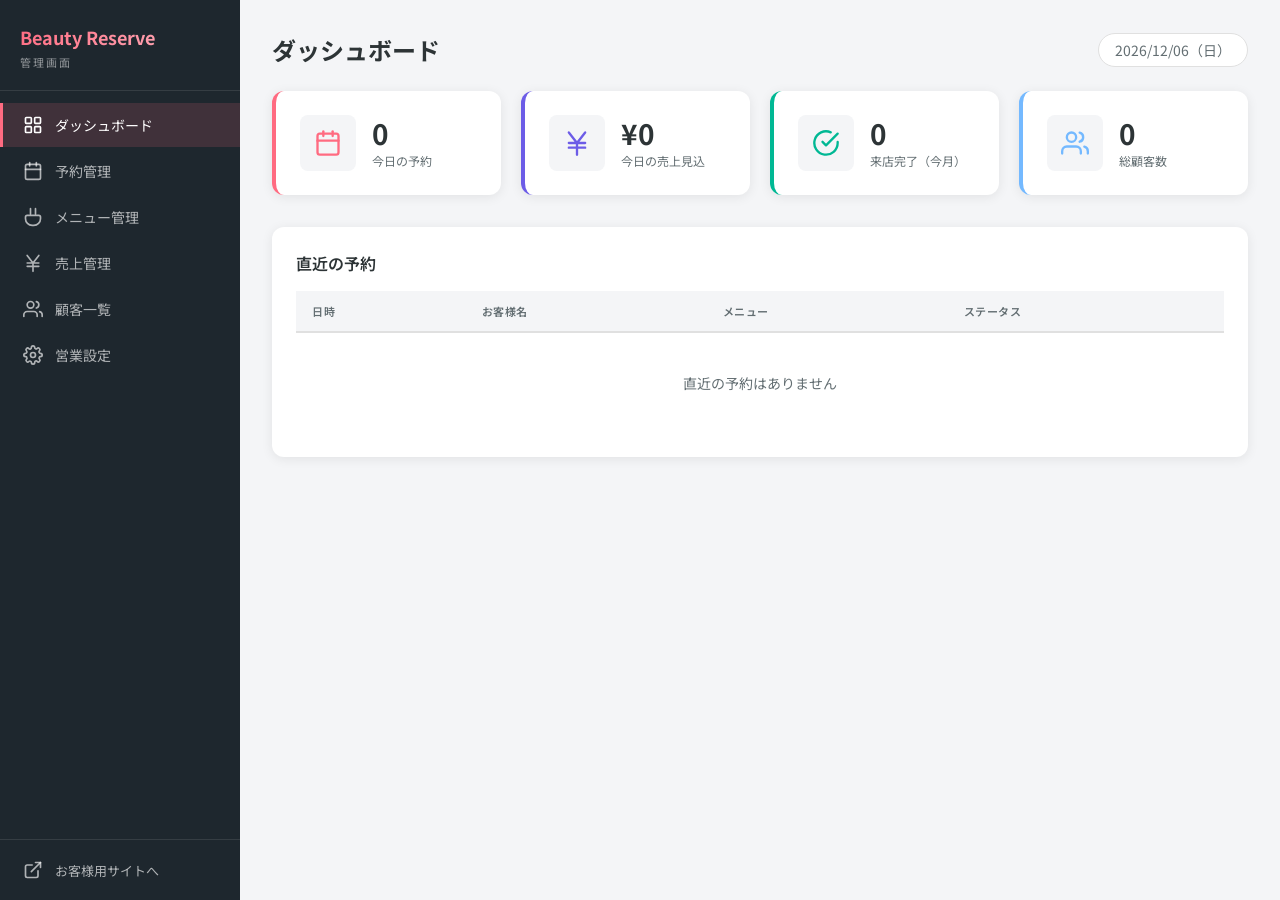
==== admin.html @ 8972ae6f "initial commit: nail salon app with admin features" ====
<!DOCTYPE html>
<html lang="ja">

<head>
    <meta charset="UTF-8">
    <meta name="viewport" content="width=device-width, initial-scale=1.0">
    <meta name="description" content="ネイルサロン管理画面 - 予約・メニュー・顧客管理">
    <title>管理画面 - Beauty Reserve</title>
    <link rel="preconnect" href="https://fonts.googleapis.com">
    <link rel="preconnect" href="https://fonts.gstatic.com" crossorigin>
    <link href="https://fonts.googleapis.com/css2?family=Noto+Sans+JP:wght@300;400;500;600;700&display=swap"
        rel="stylesheet">
    <link rel="stylesheet" href="admin.css">
    <script src="admin.js" defer></script>
</head>

<body>
    <!-- SVG Icon Definitions -->
    <svg xmlns="http://www.w3.org/2000/svg" style="display:none">
        <symbol id="icon-dashboard" viewBox="0 0 24 24" fill="none" stroke="currentColor" stroke-width="2"
            stroke-linecap="round" stroke-linejoin="round">
            <rect x="3" y="3" width="7" height="7" rx="1" />
            <rect x="14" y="3" width="7" height="7" rx="1" />
            <rect x="3" y="14" width="7" height="7" rx="1" />
            <rect x="14" y="14" width="7" height="7" rx="1" />
        </symbol>
        <symbol id="icon-calendar" viewBox="0 0 24 24" fill="none" stroke="currentColor" stroke-width="2"
            stroke-linecap="round" stroke-linejoin="round">
            <rect x="3" y="4" width="18" height="18" rx="2" />
            <line x1="16" y1="2" x2="16" y2="6" />
            <line x1="8" y1="2" x2="8" y2="6" />
            <line x1="3" y1="10" x2="21" y2="10" />
        </symbol>
        <symbol id="icon-menu" viewBox="0 0 24 24" fill="none" stroke="currentColor" stroke-width="2"
            stroke-linecap="round" stroke-linejoin="round">
            <path d="M4 6h16M4 12h16M4 18h16" />
        </symbol>
        <symbol id="icon-nail" viewBox="0 0 24 24" fill="none" stroke="currentColor" stroke-width="2"
            stroke-linecap="round" stroke-linejoin="round">
            <path d="M9 2v6m6-6v6M5 10h14a2 2 0 0 1 2 2v2a8 8 0 0 1-8 8h-2a8 8 0 0 1-8-8v-2a2 2 0 0 1 2-2z" />
        </symbol>
        <symbol id="icon-yen" viewBox="0 0 24 24" fill="none" stroke="currentColor" stroke-width="2"
            stroke-linecap="round" stroke-linejoin="round">
            <path d="M12 22V12M5 3l7 9 7-9M5 12h14M5 16h14" />
        </symbol>
        <symbol id="icon-users" viewBox="0 0 24 24" fill="none" stroke="currentColor" stroke-width="2"
            stroke-linecap="round" stroke-linejoin="round">
            <path d="M17 21v-2a4 4 0 0 0-4-4H5a4 4 0 0 0-4 4v2" />
            <circle cx="9" cy="7" r="4" />
            <path d="M23 21v-2a4 4 0 0 0-3-3.87" />
            <path d="M16 3.13a4 4 0 0 1 0 7.75" />
        </symbol>
        <symbol id="icon-user" viewBox="0 0 24 24" fill="none" stroke="currentColor" stroke-width="2"
            stroke-linecap="round" stroke-linejoin="round">
            <path d="M20 21v-2a4 4 0 0 0-4-4H8a4 4 0 0 0-4 4v2" />
            <circle cx="12" cy="7" r="4" />
        </symbol>
        <symbol id="icon-settings" viewBox="0 0 24 24" fill="none" stroke="currentColor" stroke-width="2"
            stroke-linecap="round" stroke-linejoin="round">
            <circle cx="12" cy="12" r="3" />
            <path
                d="M19.4 15a1.65 1.65 0 0 0 .33 1.82l.06.06a2 2 0 0 1-2.83 2.83l-.06-.06a1.65 1.65 0 0 0-1.82-.33 1.65 1.65 0 0 0-1 1.51V21a2 2 0 0 1-4 0v-.09A1.65 1.65 0 0 0 9 19.4a1.65 1.65 0 0 0-1.82.33l-.06.06a2 2 0 0 1-2.83-2.83l.06-.06A1.65 1.65 0 0 0 4.68 15a1.65 1.65 0 0 0-1.51-1H3a2 2 0 0 1 0-4h.09A1.65 1.65 0 0 0 4.6 9a1.65 1.65 0 0 0-.33-1.82l-.06-.06a2 2 0 0 1 2.83-2.83l.06.06A1.65 1.65 0 0 0 9 4.68a1.65 1.65 0 0 0 1-1.51V3a2 2 0 0 1 4 0v.09a1.65 1.65 0 0 0 1 1.51 1.65 1.65 0 0 0 1.82-.33l.06-.06a2 2 0 0 1 2.83 2.83l-.06.06A1.65 1.65 0 0 0 19.4 9a1.65 1.65 0 0 0 1.51 1H21a2 2 0 0 1 0 4h-.09a1.65 1.65 0 0 0-1.51 1z" />
        </symbol>
        <symbol id="icon-external" viewBox="0 0 24 24" fill="none" stroke="currentColor" stroke-width="2"
            stroke-linecap="round" stroke-linejoin="round">
            <path d="M18 13v6a2 2 0 0 1-2 2H5a2 2 0 0 1-2-2V8a2 2 0 0 1 2-2h6" />
            <polyline points="15 3 21 3 21 9" />
            <line x1="10" y1="14" x2="21" y2="3" />
        </symbol>
        <symbol id="icon-check" viewBox="0 0 24 24" fill="none" stroke="currentColor" stroke-width="2"
            stroke-linecap="round" stroke-linejoin="round">
            <path d="M22 11.08V12a10 10 0 1 1-5.93-9.14" />
            <polyline points="22 4 12 14.01 9 11.01" />
        </symbol>
        <symbol id="icon-bar-chart" viewBox="0 0 24 24" fill="none" stroke="currentColor" stroke-width="2"
            stroke-linecap="round" stroke-linejoin="round">
            <line x1="12" y1="20" x2="12" y2="10" />
            <line x1="18" y1="20" x2="18" y2="4" />
            <line x1="6" y1="20" x2="6" y2="16" />
        </symbol>
        <symbol id="icon-close" viewBox="0 0 24 24" fill="none" stroke="currentColor" stroke-width="2"
            stroke-linecap="round" stroke-linejoin="round">
            <line x1="18" y1="6" x2="6" y2="18" />
            <line x1="6" y1="6" x2="18" y2="18" />
        </symbol>
    </svg>

    <!-- Sidebar -->
    <aside class="sidebar" id="sidebar">
        <div class="sidebar-header">
            <h1 class="sidebar-logo">Beauty Reserve</h1>
            <span class="sidebar-subtitle">管理画面</span>
        </div>
        <nav class="sidebar-nav">
            <button class="nav-item active" data-page="dashboard">
                <svg class="nav-icon">
                    <use href="#icon-dashboard" />
                </svg>
                <span class="nav-label">ダッシュボード</span>
            </button>
            <button class="nav-item" data-page="reservations">
                <svg class="nav-icon">
                    <use href="#icon-calendar" />
                </svg>
                <span class="nav-label">予約管理</span>
            </button>
            <button class="nav-item" data-page="menus">
                <svg class="nav-icon">
                    <use href="#icon-nail" />
                </svg>
                <span class="nav-label">メニュー管理</span>
            </button>
            <button class="nav-item" data-page="sales">
                <svg class="nav-icon">
                    <use href="#icon-yen" />
                </svg>
                <span class="nav-label">売上管理</span>
            </button>
            <button class="nav-item" data-page="customers">
                <svg class="nav-icon">
                    <use href="#icon-users" />
                </svg>
                <span class="nav-label">顧客一覧</span>
            </button>
            <button class="nav-item" data-page="settings">
                <svg class="nav-icon">
                    <use href="#icon-settings" />
                </svg>
                <span class="nav-label">営業設定</span>
            </button>
        </nav>
        <div class="sidebar-footer">
            <a href="index.html" class="nav-item nav-link-external">
                <svg class="nav-icon">
                    <use href="#icon-external" />
                </svg>
                <span class="nav-label">お客様用サイトへ</span>
            </a>
        </div>
    </aside>

    <!-- Mobile Header -->
    <header class="mobile-header" id="mobile-header">
        <button class="hamburger" id="btn-hamburger">
            <svg width="24" height="24">
                <use href="#icon-menu" />
            </svg>
        </button>
        <h1 class="mobile-title">Beauty Reserve 管理</h1>
    </header>

    <!-- Main Content -->
    <main class="main-area" id="main-area">

        <!-- ============ DASHBOARD ============ -->
        <section class="page active" id="page-dashboard">
            <div class="page-header">
                <h2>ダッシュボード</h2>
                <span class="page-date" id="dashboard-date"></span>
            </div>

            <div class="kpi-grid">
                <div class="kpi-card kpi-today">
                    <div class="kpi-icon-wrap">
                        <svg class="kpi-svg">
                            <use href="#icon-calendar" />
                        </svg>
                    </div>
                    <div class="kpi-body">
                        <span class="kpi-value" id="kpi-today-count">0</span>
                        <span class="kpi-label">今日の予約</span>
                    </div>
                </div>
                <div class="kpi-card kpi-revenue">
                    <div class="kpi-icon-wrap">
                        <svg class="kpi-svg">
                            <use href="#icon-yen" />
                        </svg>
                    </div>
                    <div class="kpi-body">
                        <span class="kpi-value" id="kpi-today-revenue">¥0</span>
                        <span class="kpi-label">今日の売上見込</span>
                    </div>
                </div>
                <div class="kpi-card kpi-completed">
                    <div class="kpi-icon-wrap">
                        <svg class="kpi-svg">
                            <use href="#icon-check" />
                        </svg>
                    </div>
                    <div class="kpi-body">
                        <span class="kpi-value" id="kpi-completed">0</span>
                        <span class="kpi-label">来店完了（今月）</span>
                    </div>
                </div>
                <div class="kpi-card kpi-total">
                    <div class="kpi-icon-wrap">
                        <svg class="kpi-svg">
                            <use href="#icon-users" />
                        </svg>
                    </div>
                    <div class="kpi-body">
                        <span class="kpi-value" id="kpi-total-customers">0</span>
                        <span class="kpi-label">総顧客数</span>
                    </div>
                </div>
            </div>

            <div class="dashboard-section">
                <h3>直近の予約</h3>
                <div class="table-wrap">
                    <table class="data-table" id="dashboard-upcoming-table">
                        <thead>
                            <tr>
                                <th>日時</th>
                                <th>お客様名</th>
                                <th>メニュー</th>
                                <th>ステータス</th>
                            </tr>
                        </thead>
                        <tbody id="dashboard-upcoming-body"></tbody>
                    </table>
                </div>
                <p class="empty-state" id="dashboard-empty" style="display:none">直近の予約はありません</p>
            </div>
        </section>

        <!-- ============ RESERVATIONS ============ -->
        <section class="page" id="page-reservations">
            <div class="page-header">
                <h2>予約管理</h2>
            </div>

            <div class="toolbar">
                <input type="text" class="search-input" id="res-search" placeholder="氏名・電話番号・日付で検索">
                <div class="filter-pills">
                    <button class="pill active" data-filter="all">すべて</button>
                    <button class="pill" data-filter="booked">予約済</button>
                    <button class="pill" data-filter="completed">来店完了</button>
                    <button class="pill" data-filter="canceled">キャンセル</button>
                </div>
            </div>

            <div class="table-wrap">
                <table class="data-table" id="res-table">
                    <thead>
                        <tr>
                            <th>予約日時</th>
                            <th>お客様名</th>
                            <th>電話番号</th>
                            <th>メニュー</th>
                            <th>料金</th>
                            <th>ステータス</th>
                            <th>操作</th>
                        </tr>
                    </thead>
                    <tbody id="res-body"></tbody>
                </table>
            </div>
            <p class="empty-state" id="res-empty" style="display:none">予約が見つかりません</p>
        </section>

        <!-- ============ MENUS ============ -->
        <section class="page" id="page-menus">
            <div class="page-header">
                <h2>メニュー管理</h2>
                <button class="btn-action" id="btn-add-menu">+ メニュー追加</button>
            </div>

            <div class="menu-grid" id="menu-grid"></div>

            <!-- Menu Edit Modal -->
            <div class="modal-overlay hidden" id="menu-modal">
                <div class="modal-box">
                    <div class="modal-head">
                        <h3 id="menu-modal-title">メニュー追加</h3>
                        <button class="btn-close" id="btn-close-menu-modal">
                            <svg width="20" height="20">
                                <use href="#icon-close" />
                            </svg>
                        </button>
                    </div>
                    <form id="menu-form">
                        <div class="form-group">
                            <label for="menu-name">メニュー名</label>
                            <input type="text" id="menu-name" required>
                        </div>
                        <div class="form-group">
                            <label for="menu-desc">説明</label>
                            <textarea id="menu-desc" rows="3"></textarea>
                        </div>
                        <div class="form-row">
                            <div class="form-group">
                                <label for="menu-price">料金（円）</label>
                                <input type="number" id="menu-price" min="0" step="100" required>
                            </div>
                            <div class="form-group">
                                <label for="menu-duration">施術時間（分）</label>
                                <input type="number" id="menu-duration" min="15" step="15" required>
                            </div>
                        </div>
                        <div class="form-group">
                            <label class="checkbox-label-inline">
                                <input type="checkbox" id="menu-popular"> 人気メニューとして表示
                            </label>
                        </div>
                        <div class="modal-actions">
                            <button type="button" class="btn-secondary" id="btn-cancel-menu">キャンセル</button>
                            <button type="submit" class="btn-primary">保存</button>
                        </div>
                    </form>
                </div>
            </div>
        </section>

        <!-- ============ SALES ============ -->
        <section class="page" id="page-sales">
            <div class="page-header">
                <h2>売上管理</h2>
            </div>

            <div class="toolbar sales-toolbar">
                <div class="sales-month-nav">
                    <button class="btn-nav" id="sales-prev-month" title="前月">
                        <svg width="18" height="18" viewBox="0 0 24 24" fill="none" stroke="currentColor"
                            stroke-width="2" stroke-linecap="round" stroke-linejoin="round">
                            <polyline points="15 18 9 12 15 6" />
                        </svg>
                    </button>
                    <select id="sales-month-select" class="sales-month-select"></select>
                    <button class="btn-nav" id="sales-next-month" title="次月">
                        <svg width="18" height="18" viewBox="0 0 24 24" fill="none" stroke="currentColor"
                            stroke-width="2" stroke-linecap="round" stroke-linejoin="round">
                            <polyline points="9 18 15 12 9 6" />
                        </svg>
                    </button>
                </div>
                <div class="filter-pills" id="sales-period-pills">
                    <button class="pill active" data-period="daily">日毎</button>
                    <button class="pill" data-period="weekly">週毎</button>
                    <button class="pill" data-period="monthly">月毎</button>
                </div>
            </div>

            <div class="kpi-grid kpi-grid-3">
                <div class="kpi-card kpi-revenue">
                    <div class="kpi-icon-wrap">
                        <svg class="kpi-svg">
                            <use href="#icon-yen" />
                        </svg>
                    </div>
                    <div class="kpi-body">
                        <span class="kpi-value" id="sales-total-revenue">¥0</span>
                        <span class="kpi-label">総売上</span>
                    </div>
                </div>
                <div class="kpi-card kpi-completed">
                    <div class="kpi-icon-wrap">
                        <svg class="kpi-svg">
                            <use href="#icon-user" />
                        </svg>
                    </div>
                    <div class="kpi-body">
                        <span class="kpi-value" id="sales-total-customers">0</span>
                        <span class="kpi-label">総来客数</span>
                    </div>
                </div>
                <div class="kpi-card kpi-today">
                    <div class="kpi-icon-wrap">
                        <svg class="kpi-svg">
                            <use href="#icon-bar-chart" />
                        </svg>
                    </div>
                    <div class="kpi-body">
                        <span class="kpi-value" id="sales-avg-revenue">¥0</span>
                        <span class="kpi-label">平均売上</span>
                    </div>
                </div>
            </div>

            <div class="dashboard-section">
                <h3 id="sales-table-title">日別売上</h3>
                <div class="table-wrap">
                    <table class="data-table" id="sales-table">
                        <thead>
                            <tr id="sales-thead-row">
                                <th>期間</th>
                                <th>来客数</th>
                                <th>売上</th>
                            </tr>
                        </thead>
                        <tbody id="sales-body"></tbody>
                    </table>
                </div>
                <p class="empty-state" id="sales-empty" style="display:none">売上データがありません</p>
            </div>
        </section>

        <!-- ============ CUSTOMERS ============ -->
        <section class="page" id="page-customers">
            <div class="page-header">
                <h2>顧客一覧</h2>
            </div>

            <div class="toolbar">
                <input type="text" class="search-input" id="customer-search" placeholder="氏名・電話番号で検索">
            </div>

            <div class="table-wrap">
                <table class="data-table" id="customer-table">
                    <thead>
                        <tr>
                            <th>お客様名</th>
                            <th>電話番号</th>
                            <th>メール</th>
                            <th>来店回数</th>
                            <th>最終来店日</th>
                            <th>合計金額</th>
                        </tr>
                    </thead>
                    <tbody id="customer-body"></tbody>
                </table>
            </div>
            <p class="empty-state" id="customer-empty" style="display:none">顧客情報がありません</p>
        </section>

        <!-- ============ SETTINGS ============ -->
        <section class="page" id="page-settings">
            <div class="page-header">
                <h2>営業設定</h2>
            </div>

            <div class="settings-card">
                <h3>店舗情報</h3>
                <div class="form-row">
                    <div class="form-group">
                        <label for="shop-name">店舗名</label>
                        <input type="text" id="shop-name">
                    </div>
                    <div class="form-group">
                        <label for="shop-phone">電話番号</label>
                        <input type="tel" id="shop-phone">
                    </div>
                </div>
                <div class="form-group">
                    <label for="shop-address">住所</label>
                    <input type="text" id="shop-address">
                </div>
                <div class="form-group">
                    <label for="shop-rules">キャンセルポリシー</label>
                    <textarea id="shop-rules" rows="2"></textarea>
                </div>
            </div>

            <div class="settings-card">
                <h3>営業時間</h3>
                <div class="form-row">
                    <div class="form-group">
                        <label for="s-open">開店</label>
                        <input type="time" id="s-open">
                    </div>
                    <div class="form-group">
                        <label for="s-close">閉店</label>
                        <input type="time" id="s-close">
                    </div>
                </div>
                <div class="form-group">
                    <label>定休日</label>
                    <div class="checkbox-row">
                        <label class="cb"><input type="checkbox" name="s-holiday" value="0"> 日</label>
                        <label class="cb"><input type="checkbox" name="s-holiday" value="1"> 月</label>
                        <label class="cb"><input type="checkbox" name="s-holiday" value="2"> 火</label>
                        <label class="cb"><input type="checkbox" name="s-holiday" value="3"> 水</label>
                        <label class="cb"><input type="checkbox" name="s-holiday" value="4"> 木</label>
                        <label class="cb"><input type="checkbox" name="s-holiday" value="5"> 金</label>
                        <label class="cb"><input type="checkbox" name="s-holiday" value="6"> 土</label>
                    </div>
                </div>
            </div>

            <div class="settings-card">
                <h3>予約設定</h3>
                <div class="form-row">
                    <div class="form-group">
                        <label for="s-slot">予約枠の単位</label>
                        <select id="s-slot">
                            <option value="15">15分</option>
                            <option value="30">30分</option>
                            <option value="60">60分</option>
                        </select>
                    </div>
                    <div class="form-group">
                        <label for="s-max-days">最大予約可能日数</label>
                        <input type="number" id="s-max-days" min="7" max="180">
                    </div>
                </div>
            </div>

            <button type="button" class="btn-primary btn-save-settings" id="btn-save-settings">設定を保存</button>
        </section>
    </main>

    <!-- Reservation Detail Modal -->
    <div class="modal-overlay hidden" id="res-modal">
        <div class="modal-box">
            <div class="modal-head">
                <h3>予約詳細</h3>
                <button class="btn-close" id="btn-close-res-modal">
                    <svg width="20" height="20">
                        <use href="#icon-close" />
                    </svg>
                </button>
            </div>
            <div id="res-modal-body" class="modal-body-content"></div>
            <div id="res-modal-actions" class="modal-actions"></div>
        </div>
    </div>
</body>

</html>
---- admin.css ----
/* ================================
   Beauty Reserve - Admin Dashboard
   ================================ */

/* --- Reset & Base --- */
*,
*::before,
*::after {
    box-sizing: border-box;
    margin: 0;
    padding: 0;
}

:root {
    --sidebar-w: 240px;
    --header-h-mobile: 56px;
    --primary: #FF6B81;
    --primary-dark: #e84560;
    --accent: #6C5CE7;
    --bg: #f4f5f7;
    --surface: #ffffff;
    --text: #2d3436;
    --text-light: #636e72;
    --border: #e0e0e0;
    --sidebar-bg: #1e272e;
    --sidebar-active: #FF6B81;
    --success: #00b894;
    --warning: #fdcb6e;
    --danger: #d63031;
    --info: #74b9ff;
    --shadow: 0 2px 12px rgba(0, 0, 0, 0.08);
    --shadow-lg: 0 8px 32px rgba(0, 0, 0, 0.12);
    --radius: 12px;
    --radius-sm: 8px;
    --transition: 0.2s ease;
}

html {
    font-size: 14px;
}

body {
    font-family: 'Noto Sans JP', -apple-system, BlinkMacSystemFont, sans-serif;
    background: var(--bg);
    color: var(--text);
    display: flex;
    min-height: 100vh;
    overflow-x: hidden;
}

/* --- Sidebar --- */
.sidebar {
    width: var(--sidebar-w);
    background: var(--sidebar-bg);
    color: #fff;
    display: flex;
    flex-direction: column;
    position: fixed;
    top: 0;
    left: 0;
    bottom: 0;
    z-index: 200;
    transition: transform var(--transition);
}

.sidebar-header {
    padding: 24px 20px 20px;
    border-bottom: 1px solid rgba(255, 255, 255, 0.1);
}

.sidebar-logo {
    font-size: 18px;
    font-weight: 700;
    background: linear-gradient(135deg, #FF6B81, #FFB6C1);
    -webkit-background-clip: text;
    -webkit-text-fill-color: transparent;
    background-clip: text;
}

.sidebar-subtitle {
    display: block;
    font-size: 11px;
    color: rgba(255, 255, 255, 0.5);
    margin-top: 4px;
    letter-spacing: 2px;
    text-transform: uppercase;
}

.sidebar-nav {
    flex: 1;
    padding: 12px 0;
    display: flex;
    flex-direction: column;
    gap: 2px;
}

.nav-item {
    display: flex;
    align-items: center;
    gap: 12px;
    padding: 12px 20px;
    background: none;
    border: none;
    color: rgba(255, 255, 255, 0.65);
    font-size: 14px;
    font-family: inherit;
    cursor: pointer;
    transition: all var(--transition);
    text-decoration: none;
    width: 100%;
    text-align: left;
    border-left: 3px solid transparent;
}

.nav-item:hover {
    background: rgba(255, 255, 255, 0.08);
    color: #fff;
}

.nav-item.active {
    background: rgba(255, 107, 129, 0.15);
    color: #fff;
    border-left-color: var(--sidebar-active);
}

.nav-icon {
    width: 20px;
    height: 20px;
    flex-shrink: 0;
    color: currentColor;
}

.sidebar-footer {
    border-top: 1px solid rgba(255, 255, 255, 0.1);
    padding: 8px 0;
}

.nav-link-external {
    font-size: 13px;
}

/* --- Mobile Header --- */
.mobile-header {
    display: none;
    position: fixed;
    top: 0;
    left: 0;
    right: 0;
    height: var(--header-h-mobile);
    background: var(--sidebar-bg);
    color: #fff;
    align-items: center;
    padding: 0 16px;
    gap: 12px;
    z-index: 150;
}

.hamburger {
    background: none;
    border: none;
    color: #fff;
    font-size: 24px;
    cursor: pointer;
    padding: 4px 8px;
}

.mobile-title {
    font-size: 16px;
    font-weight: 600;
}

/* --- Main Area --- */
.main-area {
    flex: 1;
    margin-left: var(--sidebar-w);
    padding: 32px;
    min-height: 100vh;
}

/* --- Page Sections --- */
.page {
    display: none;
}

.page.active {
    display: block;
    animation: fadeIn 0.3s ease;
}

@keyframes fadeIn {
    from {
        opacity: 0;
        transform: translateY(8px);
    }

    to {
        opacity: 1;
        transform: translateY(0);
    }
}

.page-header {
    display: flex;
    align-items: center;
    justify-content: space-between;
    margin-bottom: 24px;
    flex-wrap: wrap;
    gap: 12px;
}

.page-header h2 {
    font-size: 24px;
    font-weight: 700;
    color: var(--text);
}

.page-date {
    font-size: 14px;
    color: var(--text-light);
    background: var(--surface);
    padding: 6px 16px;
    border-radius: 20px;
    border: 1px solid var(--border);
}

/* --- KPI Cards --- */
.kpi-grid {
    display: grid;
    grid-template-columns: repeat(auto-fit, minmax(220px, 1fr));
    gap: 20px;
    margin-bottom: 32px;
}

.kpi-card {
    background: var(--surface);
    border-radius: var(--radius);
    padding: 24px;
    display: flex;
    align-items: center;
    gap: 16px;
    box-shadow: var(--shadow);
    border-left: 4px solid var(--border);
    transition: transform var(--transition), box-shadow var(--transition);
}

.kpi-card:hover {
    transform: translateY(-2px);
    box-shadow: var(--shadow-lg);
}

.kpi-today {
    border-left-color: var(--primary);
}

.kpi-revenue {
    border-left-color: var(--accent);
}

.kpi-completed {
    border-left-color: var(--success);
}

.kpi-total {
    border-left-color: var(--info);
}

.kpi-icon-wrap {
    width: 56px;
    height: 56px;
    display: flex;
    align-items: center;
    justify-content: center;
    border-radius: var(--radius-sm);
    background: var(--bg);
    flex-shrink: 0;
}

.kpi-svg {
    width: 28px;
    height: 28px;
    color: var(--text-light);
}

.kpi-today .kpi-svg {
    color: var(--primary);
}

.kpi-revenue .kpi-svg {
    color: var(--accent);
}

.kpi-completed .kpi-svg {
    color: var(--success);
}

.kpi-total .kpi-svg {
    color: var(--info);
}

.kpi-body {
    display: flex;
    flex-direction: column;
}

.kpi-value {
    font-size: 28px;
    font-weight: 700;
    color: var(--text);
    line-height: 1.2;
}

.kpi-label {
    font-size: 12px;
    color: var(--text-light);
    margin-top: 2px;
}

.kpi-grid-3 {
    grid-template-columns: repeat(3, 1fr);
}

/* Sales month navigator */
.sales-toolbar {
    justify-content: space-between;
}

.sales-month-nav {
    display: flex;
    align-items: center;
    gap: 8px;
}

.btn-nav {
    display: flex;
    align-items: center;
    justify-content: center;
    width: 36px;
    height: 36px;
    border: 1px solid var(--border);
    border-radius: var(--radius-sm);
    background: var(--surface);
    cursor: pointer;
    color: var(--text);
    transition: all var(--transition);
}

.btn-nav:hover {
    background: var(--bg);
    border-color: var(--primary);
    color: var(--primary);
}

.sales-month-select {
    padding: 8px 16px;
    border: 1px solid var(--border);
    border-radius: var(--radius-sm);
    background: var(--surface);
    font-family: inherit;
    font-size: 14px;
    font-weight: 600;
    color: var(--text);
    cursor: pointer;
    outline: none;
    transition: border-color var(--transition);
    min-width: 160px;
}

.sales-month-select:focus {
    border-color: var(--primary);
}

/* Sales total row */
.sales-total-row {
    background: var(--bg) !important;
    font-weight: 700;
}

.sales-total-row td {
    border-top: 2px solid var(--border);
    border-bottom: 2px solid var(--border);
    padding-top: 14px;
    padding-bottom: 14px;
}

/* --- Dashboard Section --- */
.dashboard-section {
    background: var(--surface);
    border-radius: var(--radius);
    padding: 24px;
    box-shadow: var(--shadow);
}

.dashboard-section h3 {
    font-size: 16px;
    font-weight: 600;
    margin-bottom: 16px;
    color: var(--text);
}

/* --- Data Table --- */
.table-wrap {
    overflow-x: auto;
}

.data-table {
    width: 100%;
    border-collapse: collapse;
    font-size: 13px;
}

.data-table th {
    background: var(--bg);
    padding: 12px 16px;
    text-align: left;
    font-weight: 600;
    color: var(--text-light);
    font-size: 11px;
    text-transform: uppercase;
    letter-spacing: 0.5px;
    white-space: nowrap;
    border-bottom: 2px solid var(--border);
}

.data-table td {
    padding: 12px 16px;
    border-bottom: 1px solid var(--border);
    vertical-align: middle;
}

.data-table tbody tr {
    transition: background var(--transition);
}

.data-table tbody tr:hover {
    background: rgba(255, 107, 129, 0.04);
}

/* --- Status Badges --- */
.badge {
    display: inline-block;
    padding: 4px 12px;
    border-radius: 20px;
    font-size: 11px;
    font-weight: 600;
    white-space: nowrap;
}

.badge-booked {
    background: #e3f2fd;
    color: #1565c0;
}

.badge-completed {
    background: #e8f5e9;
    color: #2e7d32;
}

.badge-canceled {
    background: #fbe9e7;
    color: #c62828;
}

/* --- Toolbar --- */
.toolbar {
    display: flex;
    align-items: center;
    gap: 16px;
    margin-bottom: 20px;
    flex-wrap: wrap;
}

.search-input {
    flex: 1;
    min-width: 200px;
    padding: 10px 16px;
    border: 1px solid var(--border);
    border-radius: var(--radius-sm);
    font-family: inherit;
    font-size: 14px;
    transition: border-color var(--transition);
    outline: none;
}

.search-input:focus {
    border-color: var(--primary);
}

.filter-pills {
    display: flex;
    gap: 8px;
    flex-wrap: wrap;
}

.pill {
    padding: 8px 16px;
    border: 1px solid var(--border);
    border-radius: 20px;
    background: var(--surface);
    font-family: inherit;
    font-size: 13px;
    cursor: pointer;
    transition: all var(--transition);
    color: var(--text-light);
}

.pill:hover {
    border-color: var(--primary);
    color: var(--primary);
}

.pill.active {
    background: var(--primary);
    color: #fff;
    border-color: var(--primary);
}

/* --- Buttons --- */
.btn-primary {
    background: linear-gradient(135deg, #FF6B81, #FF8E9E);
    color: #fff;
    border: none;
    padding: 10px 24px;
    border-radius: var(--radius-sm);
    font-family: inherit;
    font-size: 14px;
    font-weight: 600;
    cursor: pointer;
    transition: all var(--transition);
}

.btn-primary:hover {
    transform: translateY(-1px);
    box-shadow: 0 4px 12px rgba(255, 107, 129, 0.3);
}

.btn-secondary {
    background: var(--bg);
    color: var(--text);
    border: 1px solid var(--border);
    padding: 10px 24px;
    border-radius: var(--radius-sm);
    font-family: inherit;
    font-size: 14px;
    cursor: pointer;
    transition: all var(--transition);
}

.btn-secondary:hover {
    background: var(--border);
}

.btn-action {
    background: linear-gradient(135deg, #6C5CE7, #a29bfe);
    color: #fff;
    border: none;
    padding: 10px 20px;
    border-radius: var(--radius-sm);
    font-family: inherit;
    font-size: 13px;
    font-weight: 600;
    cursor: pointer;
    transition: all var(--transition);
}

.btn-action:hover {
    transform: translateY(-1px);
    box-shadow: 0 4px 12px rgba(108, 92, 231, 0.3);
}

.btn-sm {
    padding: 6px 12px;
    font-size: 12px;
    border-radius: 6px;
    border: none;
    cursor: pointer;
    font-family: inherit;
    font-weight: 500;
    transition: all var(--transition);
}

.btn-sm-success {
    background: #e8f5e9;
    color: #2e7d32;
}

.btn-sm-success:hover {
    background: #c8e6c9;
}

.btn-sm-danger {
    background: #fbe9e7;
    color: #c62828;
}

.btn-sm-danger:hover {
    background: #ffcdd2;
}

.btn-sm-info {
    background: #e3f2fd;
    color: #1565c0;
}

.btn-sm-info:hover {
    background: #bbdefb;
}

.btn-save-settings {
    margin-top: 16px;
}

/* --- Menu Grid --- */
.menu-grid {
    display: grid;
    grid-template-columns: repeat(auto-fill, minmax(320px, 1fr));
    gap: 20px;
}

.menu-card {
    background: var(--surface);
    border-radius: var(--radius);
    padding: 24px;
    box-shadow: var(--shadow);
    transition: transform var(--transition), box-shadow var(--transition);
    position: relative;
}

.menu-card:hover {
    transform: translateY(-2px);
    box-shadow: var(--shadow-lg);
}

.menu-card-header {
    display: flex;
    justify-content: space-between;
    align-items: flex-start;
    margin-bottom: 12px;
}

.menu-card-name {
    font-size: 16px;
    font-weight: 700;
    color: var(--text);
}

.popular-tag {
    background: linear-gradient(135deg, #FF6B81, #FFB6C1);
    color: #fff;
    font-size: 10px;
    font-weight: 700;
    padding: 3px 10px;
    border-radius: 12px;
}

.menu-card-desc {
    font-size: 13px;
    color: var(--text-light);
    margin-bottom: 16px;
    line-height: 1.6;
}

.menu-card-meta {
    display: flex;
    align-items: center;
    gap: 16px;
    padding-top: 12px;
    border-top: 1px solid var(--border);
}

.menu-card-price {
    font-size: 20px;
    font-weight: 700;
    color: var(--primary);
}

.menu-card-duration {
    font-size: 13px;
    color: var(--text-light);
}

.menu-card-actions {
    margin-left: auto;
    display: flex;
    gap: 8px;
}

/* --- Settings Cards --- */
.settings-card {
    background: var(--surface);
    border-radius: var(--radius);
    padding: 24px;
    box-shadow: var(--shadow);
    margin-bottom: 20px;
}

.settings-card h3 {
    font-size: 16px;
    font-weight: 700;
    margin-bottom: 20px;
    padding-bottom: 12px;
    border-bottom: 1px solid var(--border);
    color: var(--text);
}

/* --- Forms --- */
.form-group {
    margin-bottom: 16px;
}

.form-group label {
    display: block;
    font-size: 13px;
    font-weight: 600;
    color: var(--text-light);
    margin-bottom: 6px;
}

.form-group input[type="text"],
.form-group input[type="tel"],
.form-group input[type="email"],
.form-group input[type="number"],
.form-group input[type="time"],
.form-group textarea,
.form-group select {
    width: 100%;
    padding: 10px 14px;
    border: 1px solid var(--border);
    border-radius: var(--radius-sm);
    font-family: inherit;
    font-size: 14px;
    transition: border-color var(--transition);
    outline: none;
    background: var(--surface);
}

.form-group input:focus,
.form-group textarea:focus,
.form-group select:focus {
    border-color: var(--primary);
}

.form-row {
    display: grid;
    grid-template-columns: 1fr 1fr;
    gap: 16px;
}

.checkbox-row {
    display: flex;
    gap: 16px;
    flex-wrap: wrap;
}

.cb {
    display: flex;
    align-items: center;
    gap: 6px;
    font-size: 14px;
    cursor: pointer;
}

.checkbox-label-inline {
    display: flex;
    align-items: center;
    gap: 8px;
    font-size: 14px;
    cursor: pointer;
    font-weight: 400 !important;
    color: var(--text) !important;
}

/* --- Modal --- */
.modal-overlay {
    position: fixed;
    top: 0;
    left: 0;
    right: 0;
    bottom: 0;
    background: rgba(0, 0, 0, 0.5);
    display: flex;
    align-items: center;
    justify-content: center;
    z-index: 500;
    padding: 20px;
    backdrop-filter: blur(4px);
}

.modal-overlay.hidden {
    display: none;
}

.modal-box {
    background: var(--surface);
    border-radius: var(--radius);
    width: 100%;
    max-width: 520px;
    max-height: 90vh;
    overflow-y: auto;
    box-shadow: var(--shadow-lg);
    animation: modalIn 0.25s ease;
}

@keyframes modalIn {
    from {
        opacity: 0;
        transform: scale(0.95) translateY(10px);
    }

    to {
        opacity: 1;
        transform: scale(1) translateY(0);
    }
}

.modal-head {
    display: flex;
    align-items: center;
    justify-content: space-between;
    padding: 20px 24px;
    border-bottom: 1px solid var(--border);
}

.modal-head h3 {
    font-size: 18px;
    font-weight: 700;
}

.btn-close {
    background: none;
    border: none;
    cursor: pointer;
    color: var(--text-light);
    padding: 6px;
    border-radius: 6px;
    transition: all var(--transition);
    display: flex;
    align-items: center;
    justify-content: center;
}

.btn-close:hover {
    background: var(--bg);
    color: var(--text);
}

.modal-box form {
    padding: 24px;
}

.modal-body-content {
    padding: 24px;
}

.modal-actions {
    display: flex;
    justify-content: flex-end;
    gap: 12px;
    padding: 16px 24px;
    border-top: 1px solid var(--border);
}

/* --- Reservation Detail --- */
.res-detail-grid {
    display: grid;
    grid-template-columns: 1fr 1fr;
    gap: 16px;
}

.res-detail-item {
    display: flex;
    flex-direction: column;
    gap: 4px;
}

.res-detail-label {
    font-size: 11px;
    font-weight: 600;
    color: var(--text-light);
    text-transform: uppercase;
    letter-spacing: 0.5px;
}

.res-detail-value {
    font-size: 15px;
    font-weight: 500;
    color: var(--text);
}

.res-detail-full {
    grid-column: 1 / -1;
}

/* --- Empty State --- */
.empty-state {
    text-align: center;
    color: var(--text-light);
    padding: 40px 20px;
    font-size: 14px;
}

/* --- Responsive --- */
@media (max-width: 768px) {
    .sidebar {
        transform: translateX(-100%);
    }

    .sidebar.open {
        transform: translateX(0);
    }

    .mobile-header {
        display: flex;
    }

    .main-area {
        margin-left: 0;
        padding: 16px;
        padding-top: calc(var(--header-h-mobile) + 16px);
    }

    .kpi-grid {
        grid-template-columns: 1fr 1fr;
        gap: 12px;
    }

    .kpi-card {
        padding: 16px;
        gap: 12px;
    }

    .kpi-icon {
        font-size: 24px;
        width: 40px;
        height: 40px;
    }

    .kpi-value {
        font-size: 20px;
    }

    .page-header h2 {
        font-size: 20px;
    }

    .form-row {
        grid-template-columns: 1fr;
    }

    .menu-grid {
        grid-template-columns: 1fr;
    }

    .toolbar {
        flex-direction: column;
        align-items: stretch;
    }

    .search-input {
        min-width: auto;
    }

    .data-table {
        font-size: 12px;
    }

    .data-table th,
    .data-table td {
        padding: 10px 12px;
    }

    .res-detail-grid {
        grid-template-columns: 1fr;
    }
}

@media (max-width: 480px) {
    .kpi-grid {
        grid-template-columns: 1fr;
    }

    .filter-pills {
        width: 100%;
        overflow-x: auto;
        flex-wrap: nowrap;
    }

    .pill {
        flex-shrink: 0;
    }
}

/* --- Scrollbar --- */
::-webkit-scrollbar {
    width: 6px;
    height: 6px;
}

::-webkit-scrollbar-track {
    background: transparent;
}

::-webkit-scrollbar-thumb {
    background: #ccc;
    border-radius: 3px;
}

::-webkit-scrollbar-thumb:hover {
    background: #999;
}

/* --- Sidebar Overlay (Mobile) --- */
.sidebar-overlay {
    display: none;
    position: fixed;
    top: 0;
    left: 0;
    right: 0;
    bottom: 0;
    background: rgba(0, 0, 0, 0.4);
    z-index: 190;
}

.sidebar-overlay.show {
    display: block;
}
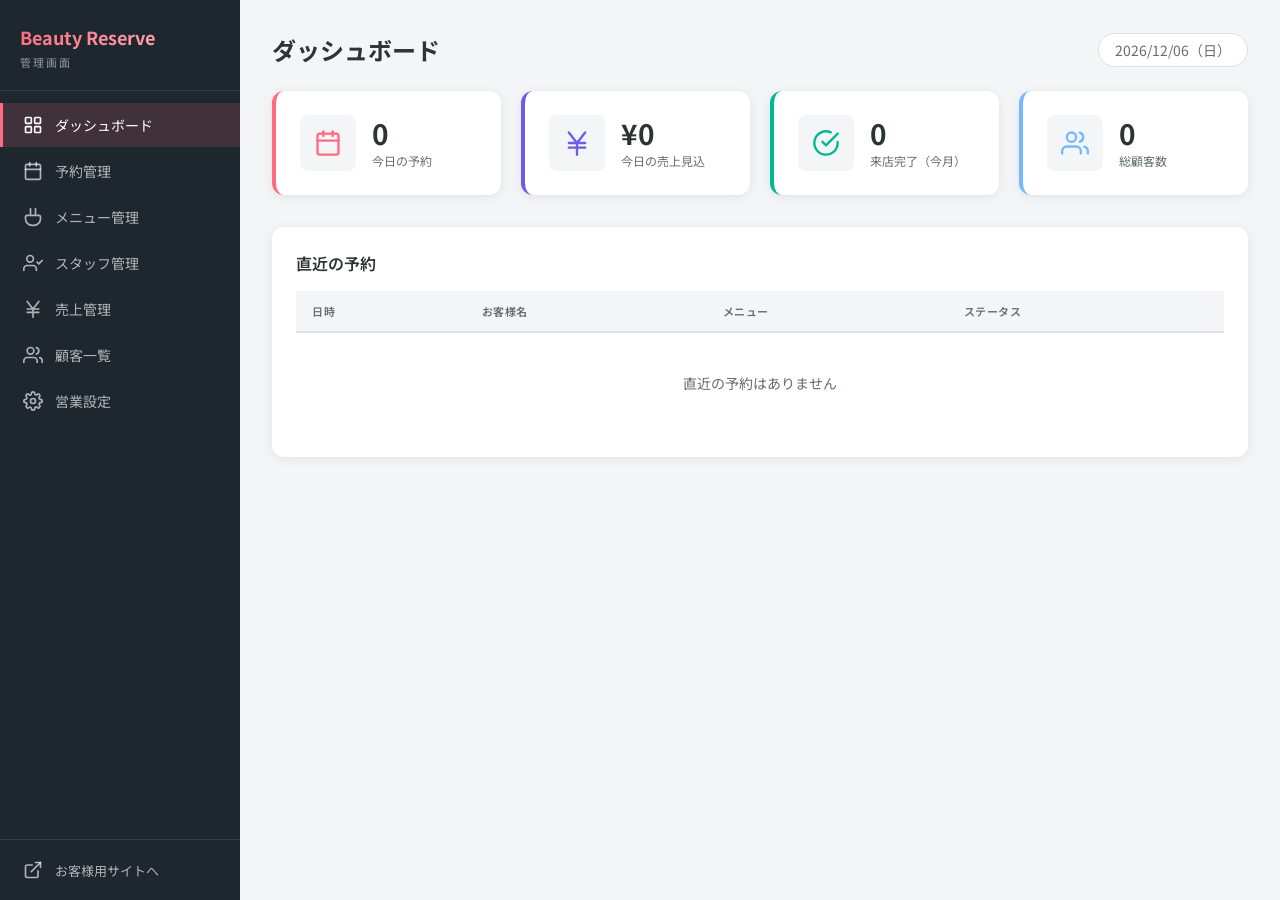
==== commit 40c9ffdd: "feat: スタッフ指名機能の追加" ====
--- a/admin.html
+++ b/admin.html
@@ -81,7 +81,14 @@
         <symbol id="icon-close" viewBox="0 0 24 24" fill="none" stroke="currentColor" stroke-width="2"
             stroke-linecap="round" stroke-linejoin="round">
             <line x1="18" y1="6" x2="6" y2="18" />
+            <line x1="18" y1="6" x2="6" y2="18" />
             <line x1="6" y1="6" x2="18" y2="18" />
+        </symbol>
+        <symbol id="icon-staff" viewBox="0 0 24 24" fill="none" stroke="currentColor" stroke-width="2"
+            stroke-linecap="round" stroke-linejoin="round">
+            <path d="M16 21v-2a4 4 0 0 0-4-4H5a4 4 0 0 0-4 4v2"></path>
+            <circle cx="8.5" cy="7" r="4"></circle>
+            <polyline points="17 11 19 13 23 9"></polyline>
         </symbol>
     </svg>
 
@@ -109,6 +116,12 @@
                     <use href="#icon-nail" />
                 </svg>
                 <span class="nav-label">メニュー管理</span>
+            </button>
+            <button class="nav-item" data-page="staffs">
+                <svg class="nav-icon">
+                    <use href="#icon-staff" />
+                </svg>
+                <span class="nav-label">スタッフ管理</span>
             </button>
             <button class="nav-item" data-page="sales">
                 <svg class="nav-icon">
@@ -313,6 +326,52 @@
             </div>
         </section>
 
+        <!-- ============ STAFFS ============ -->
+        <section class="page" id="page-staffs">
+            <div class="page-header">
+                <h2>スタッフ管理</h2>
+                <button class="btn-action" id="btn-add-staff">+ スタッフ追加</button>
+            </div>
+
+            <div class="staff-grid" id="staff-grid"></div>
+
+            <!-- Staff Edit Modal -->
+            <div class="modal-overlay hidden" id="staff-modal">
+                <div class="modal-box">
+                    <div class="modal-head">
+                        <h3 id="staff-modal-title">スタッフ追加</h3>
+                        <button class="btn-close" id="btn-close-staff-modal">
+                            <svg width="20" height="20">
+                                <use href="#icon-close" />
+                            </svg>
+                        </button>
+                    </div>
+                    <form id="staff-form">
+                        <div class="form-group">
+                            <label for="staff-name">スタッフ名</label>
+                            <input type="text" id="staff-name" required>
+                        </div>
+                        <div class="form-group">
+                            <label for="staff-image">写真URL</label>
+                            <input type="url" id="staff-image" placeholder="https://..." required>
+                        </div>
+                        <div class="form-group">
+                            <label for="staff-fee">指名料金（円）</label>
+                            <input type="number" id="staff-fee" min="0" step="100" required>
+                        </div>
+                        <div class="form-group">
+                            <label for="staff-desc">プロフィール文</label>
+                            <textarea id="staff-desc" rows="3"></textarea>
+                        </div>
+                        <div class="modal-actions">
+                            <button type="button" class="btn-secondary" id="btn-cancel-staff">キャンセル</button>
+                            <button type="submit" class="btn-primary">保存</button>
+                        </div>
+                    </form>
+                </div>
+            </div>
+        </section>
+
         <!-- ============ SALES ============ -->
         <section class="page" id="page-sales">
             <div class="page-header">
--- a/admin.css
+++ b/admin.css
@@ -684,6 +684,80 @@
     gap: 8px;
 }
 
+/* --- Staff Grid --- */
+.staff-grid {
+    display: grid;
+    grid-template-columns: repeat(auto-fill, minmax(320px, 1fr));
+    gap: 20px;
+}
+
+.staff-card {
+    background: var(--surface);
+    border-radius: var(--radius);
+    padding: 24px;
+    box-shadow: var(--shadow);
+    transition: transform var(--transition), box-shadow var(--transition);
+    display: flex;
+    flex-direction: column;
+}
+
+.staff-card:hover {
+    transform: translateY(-2px);
+    box-shadow: var(--shadow-lg);
+}
+
+.staff-card-header {
+    display: flex;
+    gap: 16px;
+    align-items: center;
+    margin-bottom: 16px;
+}
+
+.staff-avatar {
+    width: 60px;
+    height: 60px;
+    border-radius: 50%;
+    object-fit: cover;
+    border: 2px solid var(--border);
+}
+
+.staff-info {
+    flex: 1;
+}
+
+.staff-name {
+    font-size: 18px;
+    font-weight: 700;
+    color: var(--text);
+    margin-bottom: 4px;
+}
+
+.staff-fee {
+    font-size: 13px;
+    color: var(--primary);
+    font-weight: 600;
+    background: rgba(255, 107, 129, 0.1);
+    padding: 2px 8px;
+    border-radius: 12px;
+    display: inline-block;
+}
+
+.staff-desc {
+    font-size: 13px;
+    color: var(--text-light);
+    line-height: 1.6;
+    margin-bottom: 16px;
+    flex: 1;
+}
+
+.staff-actions {
+    display: flex;
+    gap: 8px;
+    justify-content: flex-end;
+    padding-top: 16px;
+    border-top: 1px solid var(--border);
+}
+
 /* --- Settings Cards --- */
 .settings-card {
     background: var(--surface);
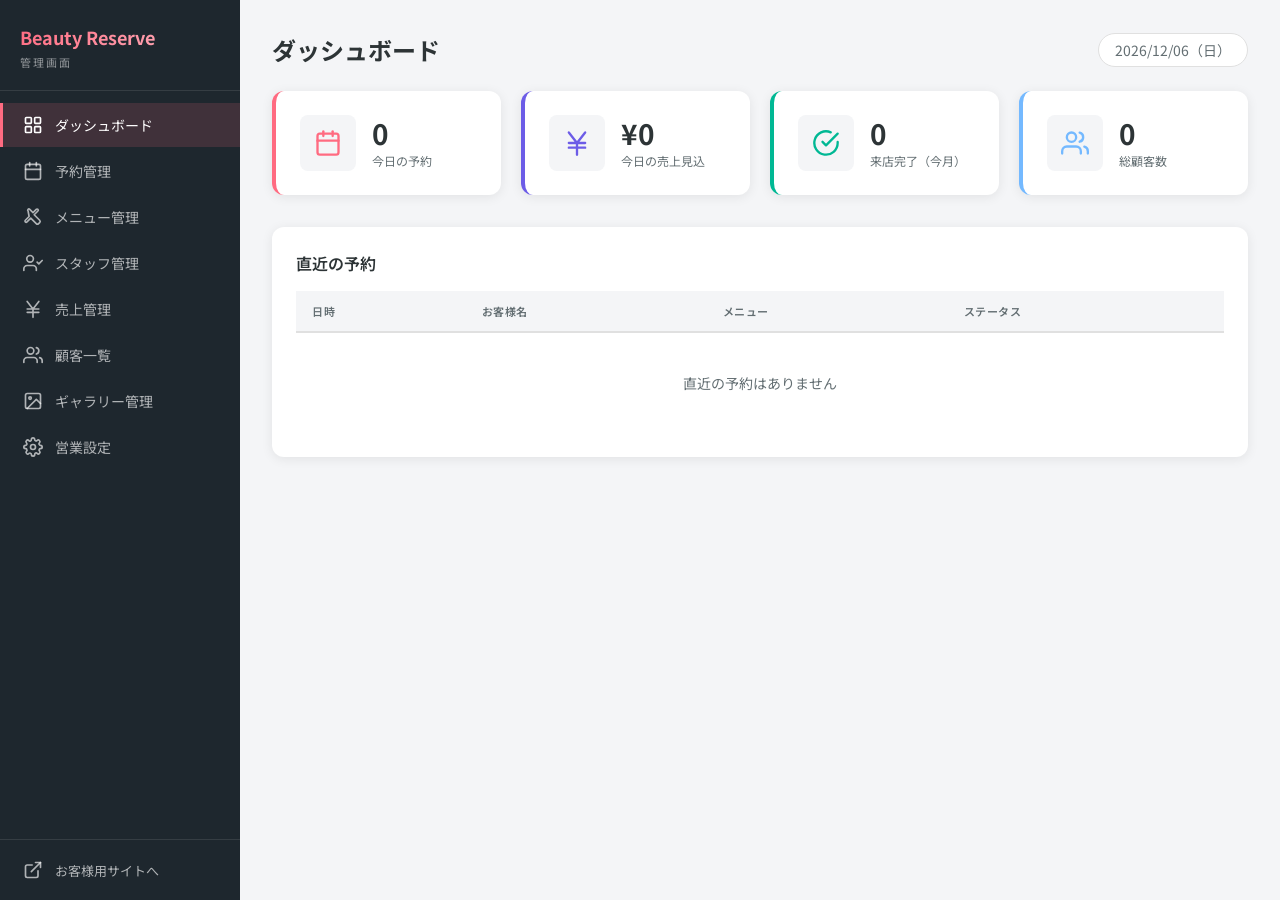
==== commit 7fd297d4: "update: LP・管理画面・チラシの各種改善と機能追加 Co-Authored-By: Claude Sonnet 4.6 <noreply@anthropic.com>" ====
--- a/admin.html
+++ b/admin.html
@@ -4,7 +4,7 @@
 <head>
     <meta charset="UTF-8">
     <meta name="viewport" content="width=device-width, initial-scale=1.0">
-    <meta name="description" content="ネイルサロン管理画面 - 予約・メニュー・顧客管理">
+    <meta name="description" content="美容室管理画面 - 予約・メニュー・顧客管理">
     <title>管理画面 - Beauty Reserve</title>
     <link rel="preconnect" href="https://fonts.googleapis.com">
     <link rel="preconnect" href="https://fonts.gstatic.com" crossorigin>
@@ -37,7 +37,7 @@
         </symbol>
         <symbol id="icon-nail" viewBox="0 0 24 24" fill="none" stroke="currentColor" stroke-width="2"
             stroke-linecap="round" stroke-linejoin="round">
-            <path d="M9 2v6m6-6v6M5 10h14a2 2 0 0 1 2 2v2a8 8 0 0 1-8 8h-2a8 8 0 0 1-8-8v-2a2 2 0 0 1 2-2z" />
+            <path d="M6.1 4.8a1.4 1.4 0 0 1 2-2L12 6.7l3.9-3.9a1.4 1.4 0 0 1 2 2L13.4 9.3 20 15.9a2 2 0 0 1 0 2.8l-1.3 1.3a2 2 0 0 1-2.8 0L9.3 13.4l-4.5 4.5a1.4 1.4 0 0 1-2-2L7.3 11.4z" />
         </symbol>
         <symbol id="icon-yen" viewBox="0 0 24 24" fill="none" stroke="currentColor" stroke-width="2"
             stroke-linecap="round" stroke-linejoin="round">
@@ -89,6 +89,11 @@
             <path d="M16 21v-2a4 4 0 0 0-4-4H5a4 4 0 0 0-4 4v2"></path>
             <circle cx="8.5" cy="7" r="4"></circle>
             <polyline points="17 11 19 13 23 9"></polyline>
+        </symbol>
+        <symbol id="icon-image" viewBox="0 0 24 24" fill="none" stroke="currentColor" stroke-width="2" stroke-linecap="round" stroke-linejoin="round">
+            <rect x="3" y="3" width="18" height="18" rx="2" ry="2"></rect>
+            <circle cx="8.5" cy="8.5" r="1.5"></circle>
+            <polyline points="21 15 16 10 5 21"></polyline>
         </symbol>
     </svg>
 
@@ -134,6 +139,12 @@
                     <use href="#icon-users" />
                 </svg>
                 <span class="nav-label">顧客一覧</span>
+            </button>
+            <button class="nav-item" data-page="gallery">
+                <svg class="nav-icon">
+                    <use href="#icon-image" />
+                </svg>
+                <span class="nav-label">ギャラリー管理</span>
             </button>
             <button class="nav-item" data-page="settings">
                 <svg class="nav-icon">
@@ -302,6 +313,11 @@
                             <label for="menu-desc">説明</label>
                             <textarea id="menu-desc" rows="3"></textarea>
                         </div>
+                        <div class="form-group">
+                            <label for="menu-image">画像アップロード（任意）</label>
+                            <input type="file" id="menu-image" accept="image/*">
+                            <p style="font-size:11px;color:#888;">※何も選択しない場合は元の画像が維持されます</p>
+                        </div>
                         <div class="form-row">
                             <div class="form-group">
                                 <label for="menu-price">料金（円）</label>
@@ -352,8 +368,9 @@
                             <input type="text" id="staff-name" required>
                         </div>
                         <div class="form-group">
-                            <label for="staff-image">写真URL</label>
-                            <input type="url" id="staff-image" placeholder="https://..." required>
+                            <label for="staff-image">写真アップロード</label>
+                            <input type="file" id="staff-image" accept="image/*">
+                            <p style="font-size:11px;color:#888;">※何も選択しない場合は元の画像が維持されます</p>
                         </div>
                         <div class="form-group">
                             <label for="staff-fee">指名料金（円）</label>
@@ -481,6 +498,100 @@
                 </table>
             </div>
             <p class="empty-state" id="customer-empty" style="display:none">顧客情報がありません</p>
+
+            <!-- Customer Record (EHR) Modal -->
+            <div class="modal-overlay hidden" id="customer-record-modal">
+                <div class="modal-box modal-lg">
+                    <div class="modal-head">
+                        <h3>電子カルテ</h3>
+                        <button class="btn-close" id="btn-close-record-modal">
+                            <svg width="20" height="20">
+                                <use href="#icon-close" />
+                            </svg>
+                        </button>
+                    </div>
+                    <div class="record-body">
+                        <div class="record-header-info">
+                            <div class="record-name" id="record-customer-name">名前</div>
+                            <div class="record-meta">
+                                <span>電話番号：<span id="record-customer-phone"></span></span>
+                                <span id="record-customer-email-wrap" style="display:none; margin-left: 12px;">メール：<span
+                                        id="record-customer-email"></span></span>
+                            </div>
+                            <div class="record-stats">
+                                <span>来店回数: <strong id="record-visit-count">0</strong>回</span>
+                                <span style="margin-left:16px;">総利用額: <strong id="record-total-spent">¥0</strong></span>
+                            </div>
+                        </div>
+
+                        <div class="record-content-grid">
+                            <!-- Left: History Timeline -->
+                            <div class="record-history-section">
+                                <h4>来店履歴</h4>
+                                <div class="history-list" id="record-history-list">
+                                    <!-- JS will inject timeline items here -->
+                                </div>
+                            </div>
+                            <!-- Right: Memo -->
+                            <div class="record-memo-section">
+                                <h4>サロン向けメモ</h4>
+                                <textarea id="record-memo-input" rows="10"
+                                    placeholder="お客様の好み、アレルギー、前回の会話内容などを記録できます..."></textarea>
+                                <button type="button" class="btn-primary" id="btn-save-record-memo"
+                                    style="width:100%; margin-top:12px;">メモを保存</button>
+                                <div id="record-memo-saved-msg" class="saved-msg hidden">保存しました</div>
+                            </div>
+                        </div>
+                    </div>
+                </div>
+            </div>
+        </section>
+
+        <!-- ============ GALLERY ============ -->
+        <section class="page" id="page-gallery">
+            <div class="page-header">
+                <h2>ギャラリー管理</h2>
+                <button class="btn-action" id="btn-add-gallery">+ 画像追加</button>
+            </div>
+
+            <div class="menu-grid" id="gallery-grid-admin"></div>
+
+            <!-- Gallery Edit Modal -->
+            <div class="modal-overlay hidden" id="gallery-modal">
+                <div class="modal-box">
+                    <div class="modal-head">
+                        <h3 id="gallery-modal-title">画像追加</h3>
+                        <button class="btn-close" id="btn-close-gallery-modal">
+                            <svg width="20" height="20">
+                                <use href="#icon-close" />
+                            </svg>
+                        </button>
+                    </div>
+                    <form id="gallery-form">
+                        <div class="form-group">
+                            <label for="gallery-image">画像アップロード</label>
+                            <input type="file" id="gallery-image" accept="image/*">
+                            <p style="font-size:11px;color:#888;">※何も選択しない場合は元の画像が維持されます</p>
+                        </div>
+                        <div class="form-group">
+                            <label for="gallery-title">タイトル</label>
+                            <input type="text" id="gallery-title" required>
+                        </div>
+                        <div class="form-group">
+                            <label for="gallery-desc">説明</label>
+                            <textarea id="gallery-desc" rows="3"></textarea>
+                        </div>
+                        <div class="form-group">
+                            <label for="gallery-menu">関連メニュー</label>
+                            <select id="gallery-menu"></select>
+                        </div>
+                        <div class="modal-actions">
+                            <button type="button" class="btn-secondary" id="btn-cancel-gallery">キャンセル</button>
+                            <button type="submit" class="btn-primary">保存</button>
+                        </div>
+                    </form>
+                </div>
+            </div>
         </section>
 
         <!-- ============ SETTINGS ============ -->
@@ -555,6 +666,21 @@
                 </div>
             </div>
 
+            <div class="settings-card">
+                <h3>サイトデザイン設定</h3>
+                <div class="form-row">
+                    <div class="form-group">
+                        <label for="theme-primary">メインカラー (RGB)</label>
+                        <input type="color" id="theme-primary" value="#C47D8C" style="width:100%; height:45px; padding:2px; cursor:pointer; border-radius:4px; border:1px solid var(--border);">
+                    </div>
+                    <div class="form-group">
+                        <label for="theme-accent">アクセントカラー (RGB)</label>
+                        <input type="color" id="theme-accent" value="#7B9E7E" style="width:100%; height:45px; padding:2px; cursor:pointer; border-radius:4px; border:1px solid var(--border);">
+                    </div>
+                </div>
+                <p style="font-size:12px;color:var(--text-light);margin-top:8px;">※設定すると自動でグラデーションやボタン色が計算され、お客様用サイトに反映されます。</p>
+            </div>
+
             <button type="button" class="btn-primary btn-save-settings" id="btn-save-settings">設定を保存</button>
         </section>
     </main>
--- a/admin.css
+++ b/admin.css
@@ -972,6 +972,161 @@
     font-size: 14px;
 }
 
+/* --- Customer Record Modal (EHR) --- */
+.modal-lg {
+    max-width: 900px;
+    width: 95%;
+    max-height: 90vh;
+    display: flex;
+    flex-direction: column;
+}
+
+.record-body {
+    padding: 32px;
+    overflow-y: auto;
+    flex: 1;
+}
+
+.record-header-info {
+    background: linear-gradient(135deg, #FFF0F2, #FFF5F6);
+    border: 1px solid var(--border);
+    border-radius: var(--radius);
+    padding: 24px;
+    margin-bottom: 32px;
+}
+
+.record-name {
+    font-size: 24px;
+    font-weight: 700;
+    color: var(--text);
+    margin-bottom: 8px;
+}
+
+.record-meta {
+    font-size: 14px;
+    color: var(--text-light);
+    margin-bottom: 12px;
+    display: flex;
+    gap: 32px;
+}
+
+.record-stats {
+    font-size: 15px;
+    color: var(--text);
+    background: #fff;
+    padding: 10px 16px;
+    border-radius: var(--radius-sm);
+    display: inline-flex;
+    box-shadow: 0 1px 3px rgba(0, 0, 0, 0.05);
+}
+
+.record-stats strong {
+    color: var(--primary);
+    font-size: 18px;
+}
+
+.record-content-grid {
+    display: grid;
+    grid-template-columns: 3fr 2fr;
+    gap: 32px;
+}
+
+.record-history-section h4,
+.record-memo-section h4 {
+    font-size: 16px;
+    font-weight: 700;
+    margin-bottom: 16px;
+    color: var(--text);
+    border-bottom: 2px solid var(--primary-light);
+    padding-bottom: 8px;
+    display: flex;
+    align-items: center;
+    gap: 8px;
+}
+
+.history-list {
+    display: flex;
+    flex-direction: column;
+    gap: 16px;
+}
+
+.history-item {
+    background: #fff;
+    border: 1px solid var(--border);
+    border-radius: var(--radius-sm);
+    padding: 16px;
+    box-shadow: 0 1px 2px rgba(0, 0, 0, 0.02);
+    position: relative;
+    border-left: 4px solid var(--primary);
+}
+
+.history-item.status-canceled {
+    border-left-color: var(--danger);
+    opacity: 0.7;
+}
+
+.hi-date {
+    font-weight: 700;
+    font-size: 15px;
+    margin-bottom: 8px;
+    color: var(--primary-dark);
+}
+
+.hi-menu {
+    font-size: 14px;
+    font-weight: 600;
+    margin-bottom: 4px;
+}
+
+.hi-details {
+    font-size: 13px;
+    color: var(--text-light);
+    display: grid;
+    grid-template-columns: 1fr 1fr;
+    gap: 4px;
+}
+
+.hi-amount {
+    font-weight: 700;
+    color: var(--text);
+    margin-top: 4px;
+}
+
+.record-memo-section textarea {
+    width: 100%;
+    resize: vertical;
+    padding: 12px;
+    border: 1px solid var(--border-dark);
+    border-radius: var(--radius-sm);
+    font-family: inherit;
+    font-size: 14px;
+    line-height: 1.6;
+    background: #FFFAF0;
+    /* 暖色のメモ風背景 */
+}
+
+.record-memo-section textarea:focus {
+    outline: none;
+    border-color: #FFA500;
+    box-shadow: 0 0 0 3px rgba(255, 165, 0, 0.1);
+}
+
+.saved-msg {
+    text-align: center;
+    color: var(--success);
+    font-size: 13px;
+    font-weight: 600;
+    margin-top: 8px;
+    animation: fadeIn 0.3s ease;
+}
+
+/* --- Responsive --- */
+@media (max-width: 768px) {
+    .record-content-grid {
+        grid-template-columns: 1fr;
+    }
+}
+
 /* --- Responsive --- */
 @media (max-width: 768px) {
     .sidebar {
@@ -1001,6 +1156,8 @@
         padding: 16px;
         gap: 12px;
     }
+
+
 
     .kpi-icon {
         font-size: 24px;
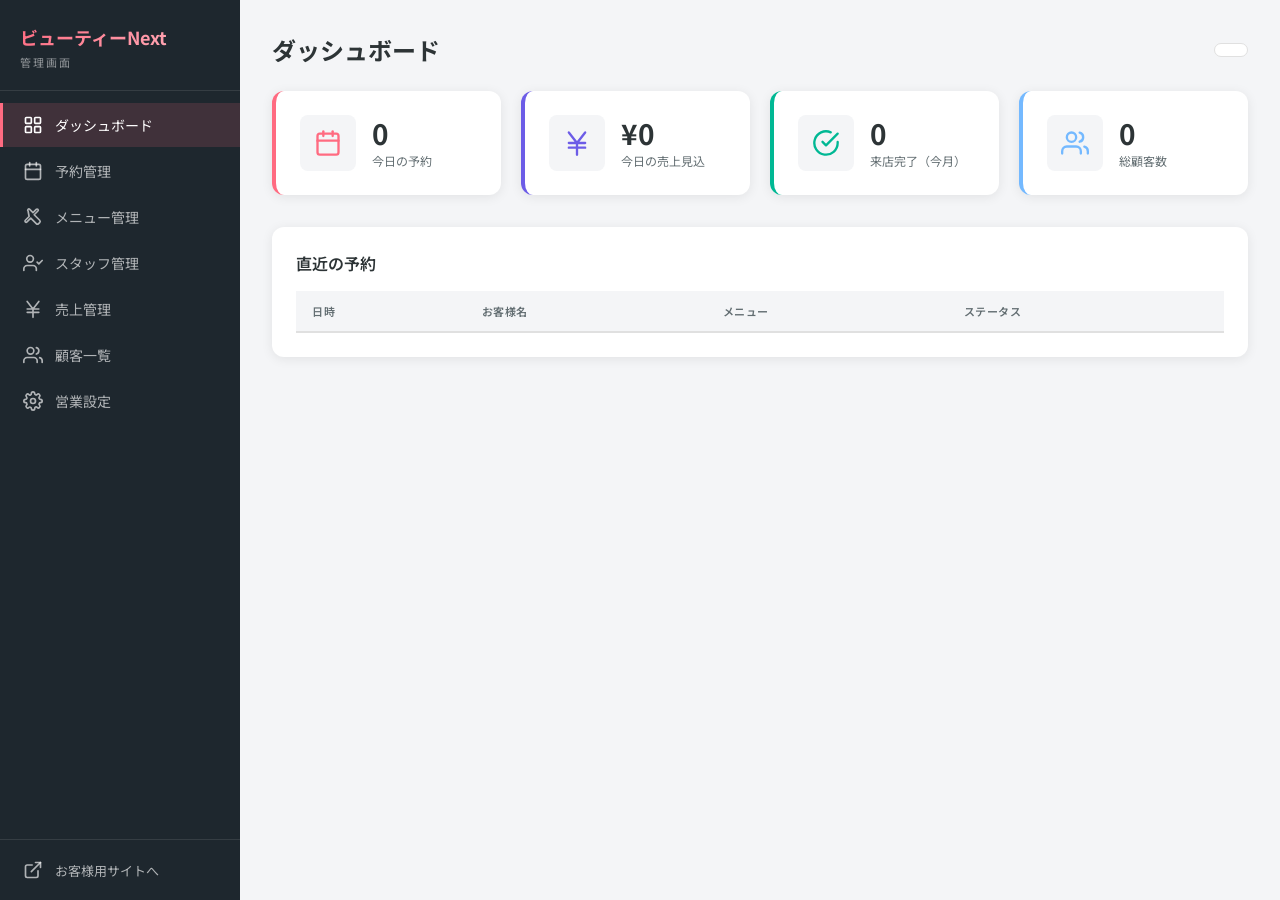
==== commit e7ceeb21: "feat: 商品名・店舗情報・UI全面リニューアル - 商品名を「Beauty Reserve」→「ビューティーNext」に全ファイルで変更 - 店舗名を「Next Hair Saion」、住所を福岡" ====
--- a/admin.html
+++ b/admin.html
@@ -5,7 +5,7 @@
     <meta charset="UTF-8">
     <meta name="viewport" content="width=device-width, initial-scale=1.0">
     <meta name="description" content="美容室管理画面 - 予約・メニュー・顧客管理">
-    <title>管理画面 - Beauty Reserve</title>
+    <title>管理画面 - ビューティーNext</title>
     <link rel="preconnect" href="https://fonts.googleapis.com">
     <link rel="preconnect" href="https://fonts.gstatic.com" crossorigin>
     <link href="https://fonts.googleapis.com/css2?family=Noto+Sans+JP:wght@300;400;500;600;700&display=swap"
@@ -90,17 +90,12 @@
             <circle cx="8.5" cy="7" r="4"></circle>
             <polyline points="17 11 19 13 23 9"></polyline>
         </symbol>
-        <symbol id="icon-image" viewBox="0 0 24 24" fill="none" stroke="currentColor" stroke-width="2" stroke-linecap="round" stroke-linejoin="round">
-            <rect x="3" y="3" width="18" height="18" rx="2" ry="2"></rect>
-            <circle cx="8.5" cy="8.5" r="1.5"></circle>
-            <polyline points="21 15 16 10 5 21"></polyline>
-        </symbol>
     </svg>
 
     <!-- Sidebar -->
     <aside class="sidebar" id="sidebar">
         <div class="sidebar-header">
-            <h1 class="sidebar-logo">Beauty Reserve</h1>
+            <h1 class="sidebar-logo">ビューティーNext</h1>
             <span class="sidebar-subtitle">管理画面</span>
         </div>
         <nav class="sidebar-nav">
@@ -139,12 +134,6 @@
                     <use href="#icon-users" />
                 </svg>
                 <span class="nav-label">顧客一覧</span>
-            </button>
-            <button class="nav-item" data-page="gallery">
-                <svg class="nav-icon">
-                    <use href="#icon-image" />
-                </svg>
-                <span class="nav-label">ギャラリー管理</span>
             </button>
             <button class="nav-item" data-page="settings">
                 <svg class="nav-icon">
@@ -170,7 +159,7 @@
                 <use href="#icon-menu" />
             </svg>
         </button>
-        <h1 class="mobile-title">Beauty Reserve 管理</h1>
+        <h1 class="mobile-title">ビューティーNext 管理</h1>
     </header>
 
     <!-- Main Content -->
@@ -313,11 +302,6 @@
                             <label for="menu-desc">説明</label>
                             <textarea id="menu-desc" rows="3"></textarea>
                         </div>
-                        <div class="form-group">
-                            <label for="menu-image">画像アップロード（任意）</label>
-                            <input type="file" id="menu-image" accept="image/*">
-                            <p style="font-size:11px;color:#888;">※何も選択しない場合は元の画像が維持されます</p>
-                        </div>
                         <div class="form-row">
                             <div class="form-group">
                                 <label for="menu-price">料金（円）</label>
@@ -368,9 +352,8 @@
                             <input type="text" id="staff-name" required>
                         </div>
                         <div class="form-group">
-                            <label for="staff-image">写真アップロード</label>
-                            <input type="file" id="staff-image" accept="image/*">
-                            <p style="font-size:11px;color:#888;">※何も選択しない場合は元の画像が維持されます</p>
+                            <label for="staff-image">写真URL</label>
+                            <input type="url" id="staff-image" placeholder="https://..." required>
                         </div>
                         <div class="form-group">
                             <label for="staff-fee">指名料金（円）</label>
@@ -547,53 +530,6 @@
             </div>
         </section>
 
-        <!-- ============ GALLERY ============ -->
-        <section class="page" id="page-gallery">
-            <div class="page-header">
-                <h2>ギャラリー管理</h2>
-                <button class="btn-action" id="btn-add-gallery">+ 画像追加</button>
-            </div>
-
-            <div class="menu-grid" id="gallery-grid-admin"></div>
-
-            <!-- Gallery Edit Modal -->
-            <div class="modal-overlay hidden" id="gallery-modal">
-                <div class="modal-box">
-                    <div class="modal-head">
-                        <h3 id="gallery-modal-title">画像追加</h3>
-                        <button class="btn-close" id="btn-close-gallery-modal">
-                            <svg width="20" height="20">
-                                <use href="#icon-close" />
-                            </svg>
-                        </button>
-                    </div>
-                    <form id="gallery-form">
-                        <div class="form-group">
-                            <label for="gallery-image">画像アップロード</label>
-                            <input type="file" id="gallery-image" accept="image/*">
-                            <p style="font-size:11px;color:#888;">※何も選択しない場合は元の画像が維持されます</p>
-                        </div>
-                        <div class="form-group">
-                            <label for="gallery-title">タイトル</label>
-                            <input type="text" id="gallery-title" required>
-                        </div>
-                        <div class="form-group">
-                            <label for="gallery-desc">説明</label>
-                            <textarea id="gallery-desc" rows="3"></textarea>
-                        </div>
-                        <div class="form-group">
-                            <label for="gallery-menu">関連メニュー</label>
-                            <select id="gallery-menu"></select>
-                        </div>
-                        <div class="modal-actions">
-                            <button type="button" class="btn-secondary" id="btn-cancel-gallery">キャンセル</button>
-                            <button type="submit" class="btn-primary">保存</button>
-                        </div>
-                    </form>
-                </div>
-            </div>
-        </section>
-
         <!-- ============ SETTINGS ============ -->
         <section class="page" id="page-settings">
             <div class="page-header">
@@ -666,21 +602,6 @@
                 </div>
             </div>
 
-            <div class="settings-card">
-                <h3>サイトデザイン設定</h3>
-                <div class="form-row">
-                    <div class="form-group">
-                        <label for="theme-primary">メインカラー (RGB)</label>
-                        <input type="color" id="theme-primary" value="#C47D8C" style="width:100%; height:45px; padding:2px; cursor:pointer; border-radius:4px; border:1px solid var(--border);">
-                    </div>
-                    <div class="form-group">
-                        <label for="theme-accent">アクセントカラー (RGB)</label>
-                        <input type="color" id="theme-accent" value="#7B9E7E" style="width:100%; height:45px; padding:2px; cursor:pointer; border-radius:4px; border:1px solid var(--border);">
-                    </div>
-                </div>
-                <p style="font-size:12px;color:var(--text-light);margin-top:8px;">※設定すると自動でグラデーションやボタン色が計算され、お客様用サイトに反映されます。</p>
-            </div>
-
             <button type="button" class="btn-primary btn-save-settings" id="btn-save-settings">設定を保存</button>
         </section>
     </main>
--- a/admin.css
+++ b/admin.css
@@ -1,5 +1,5 @@
 /* ================================
-   Beauty Reserve - Admin Dashboard
+   ビューティーNext - Admin Dashboard
    ================================ */
 
 /* --- Reset & Base --- */
